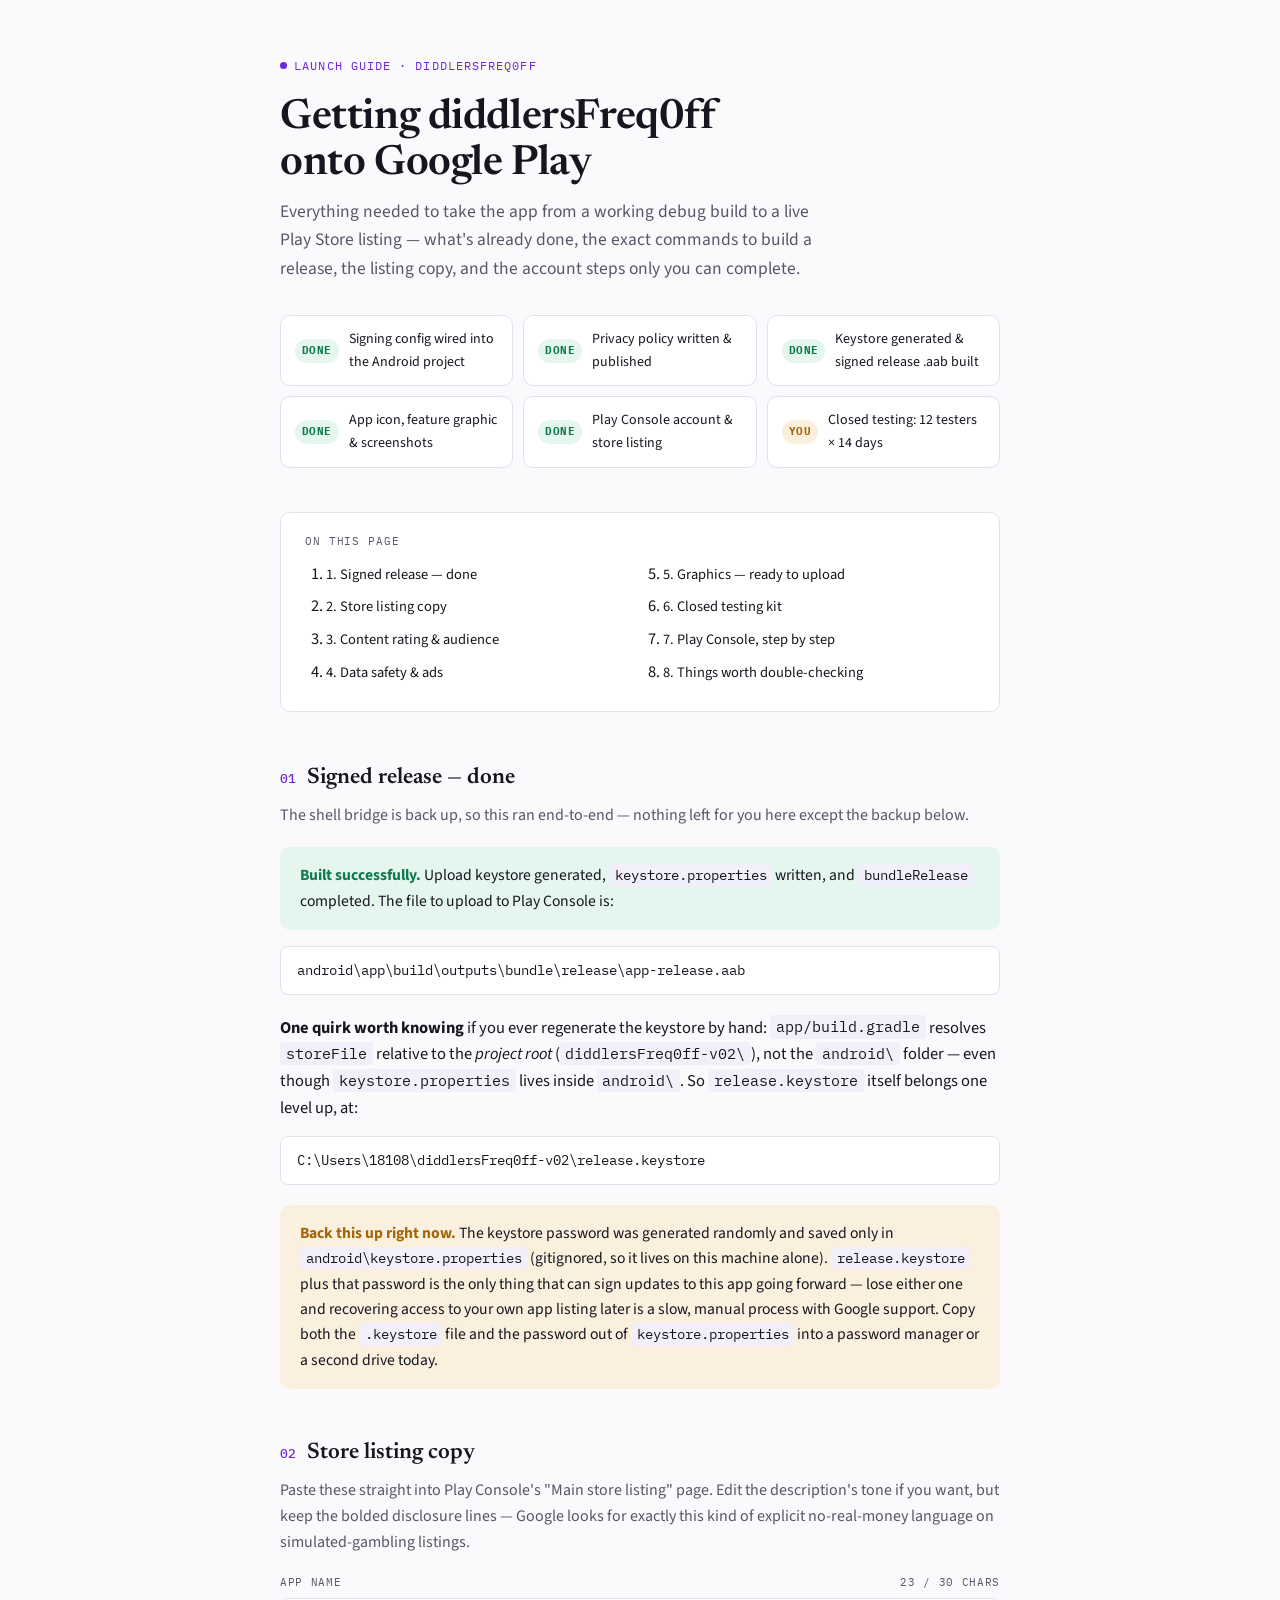
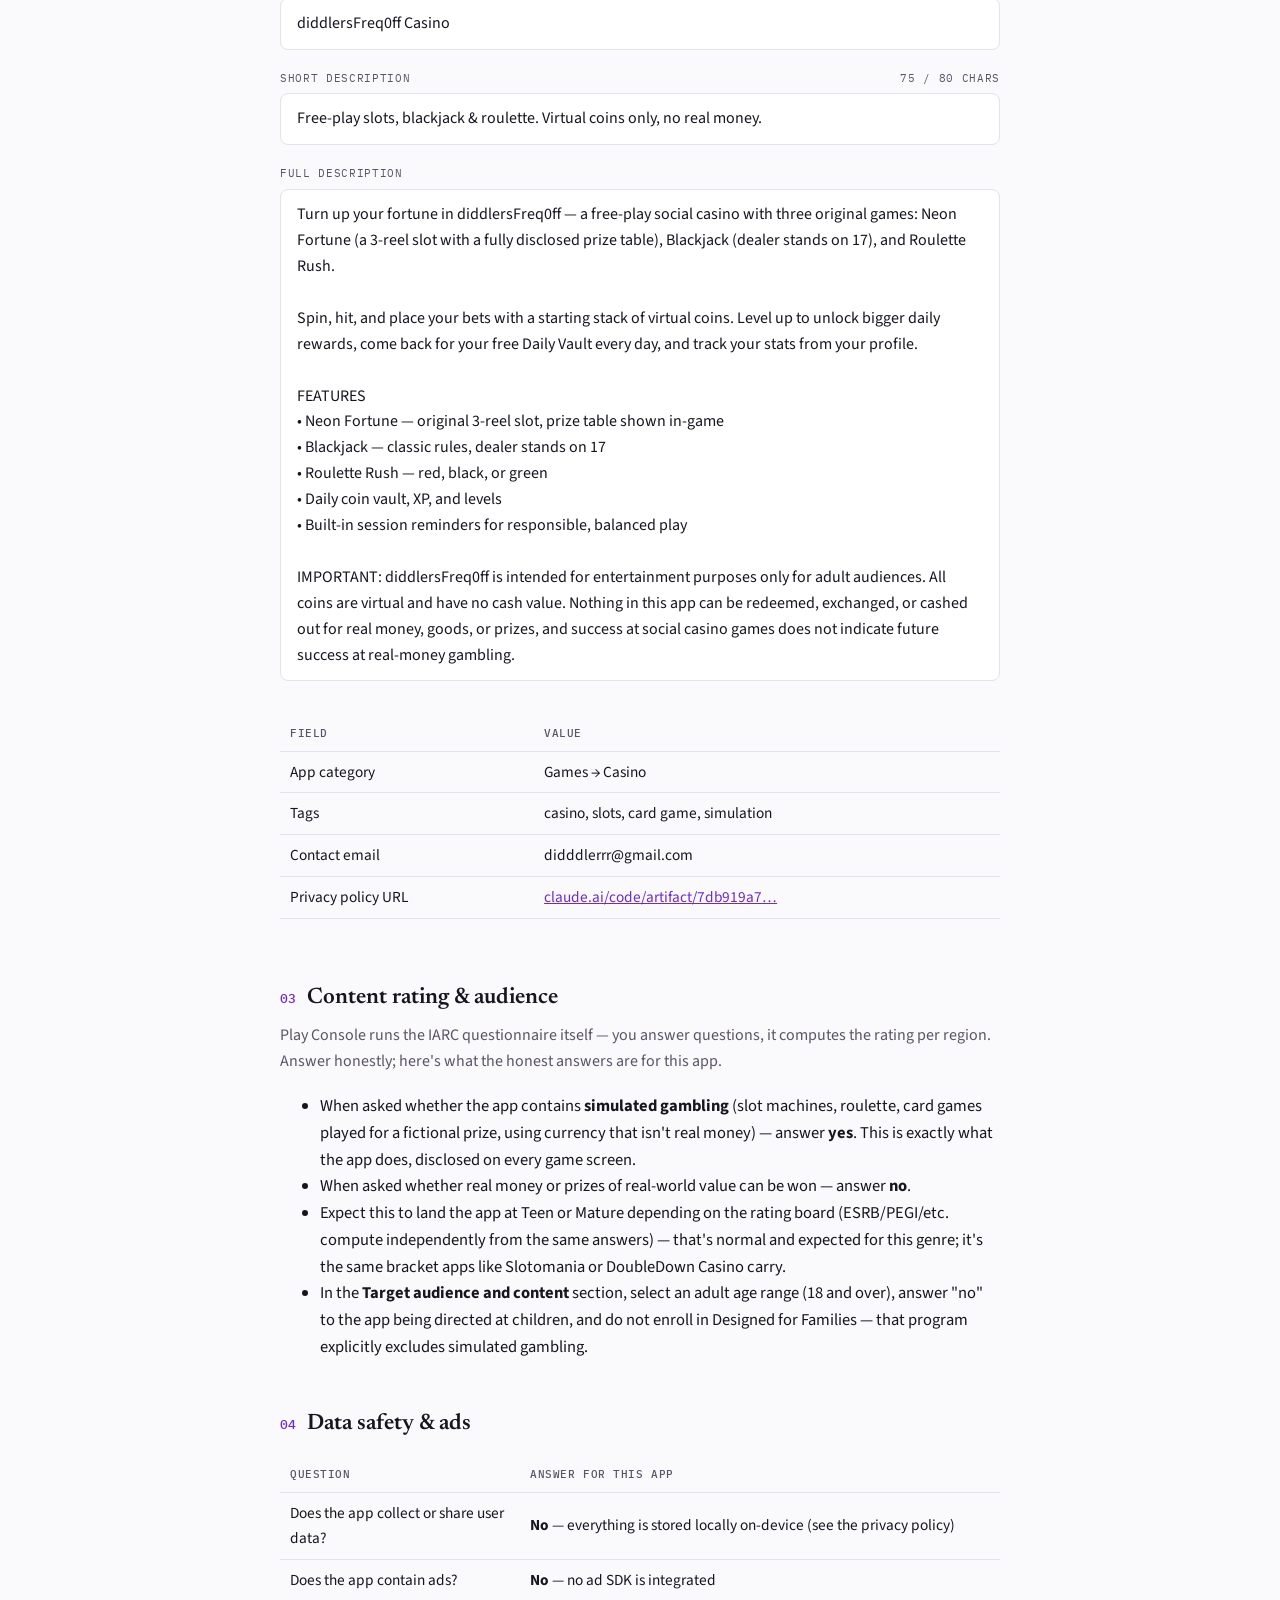
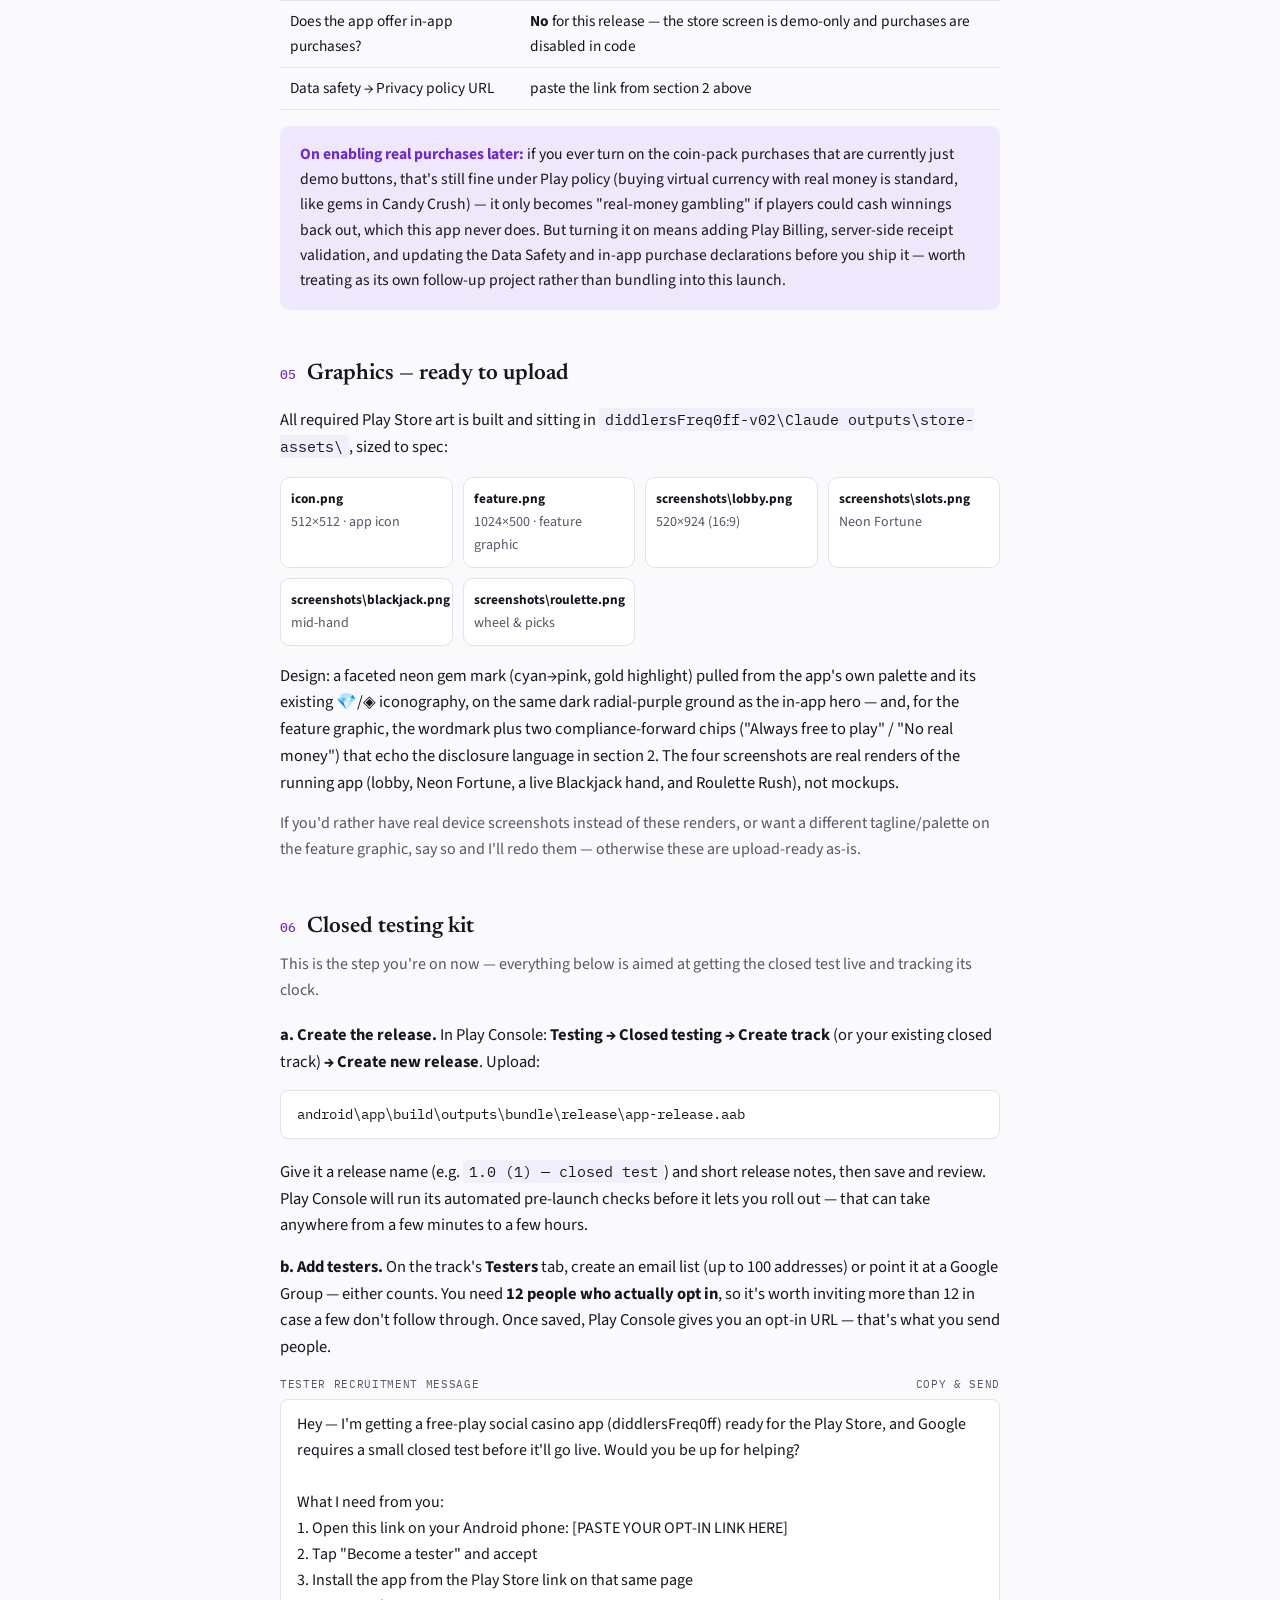
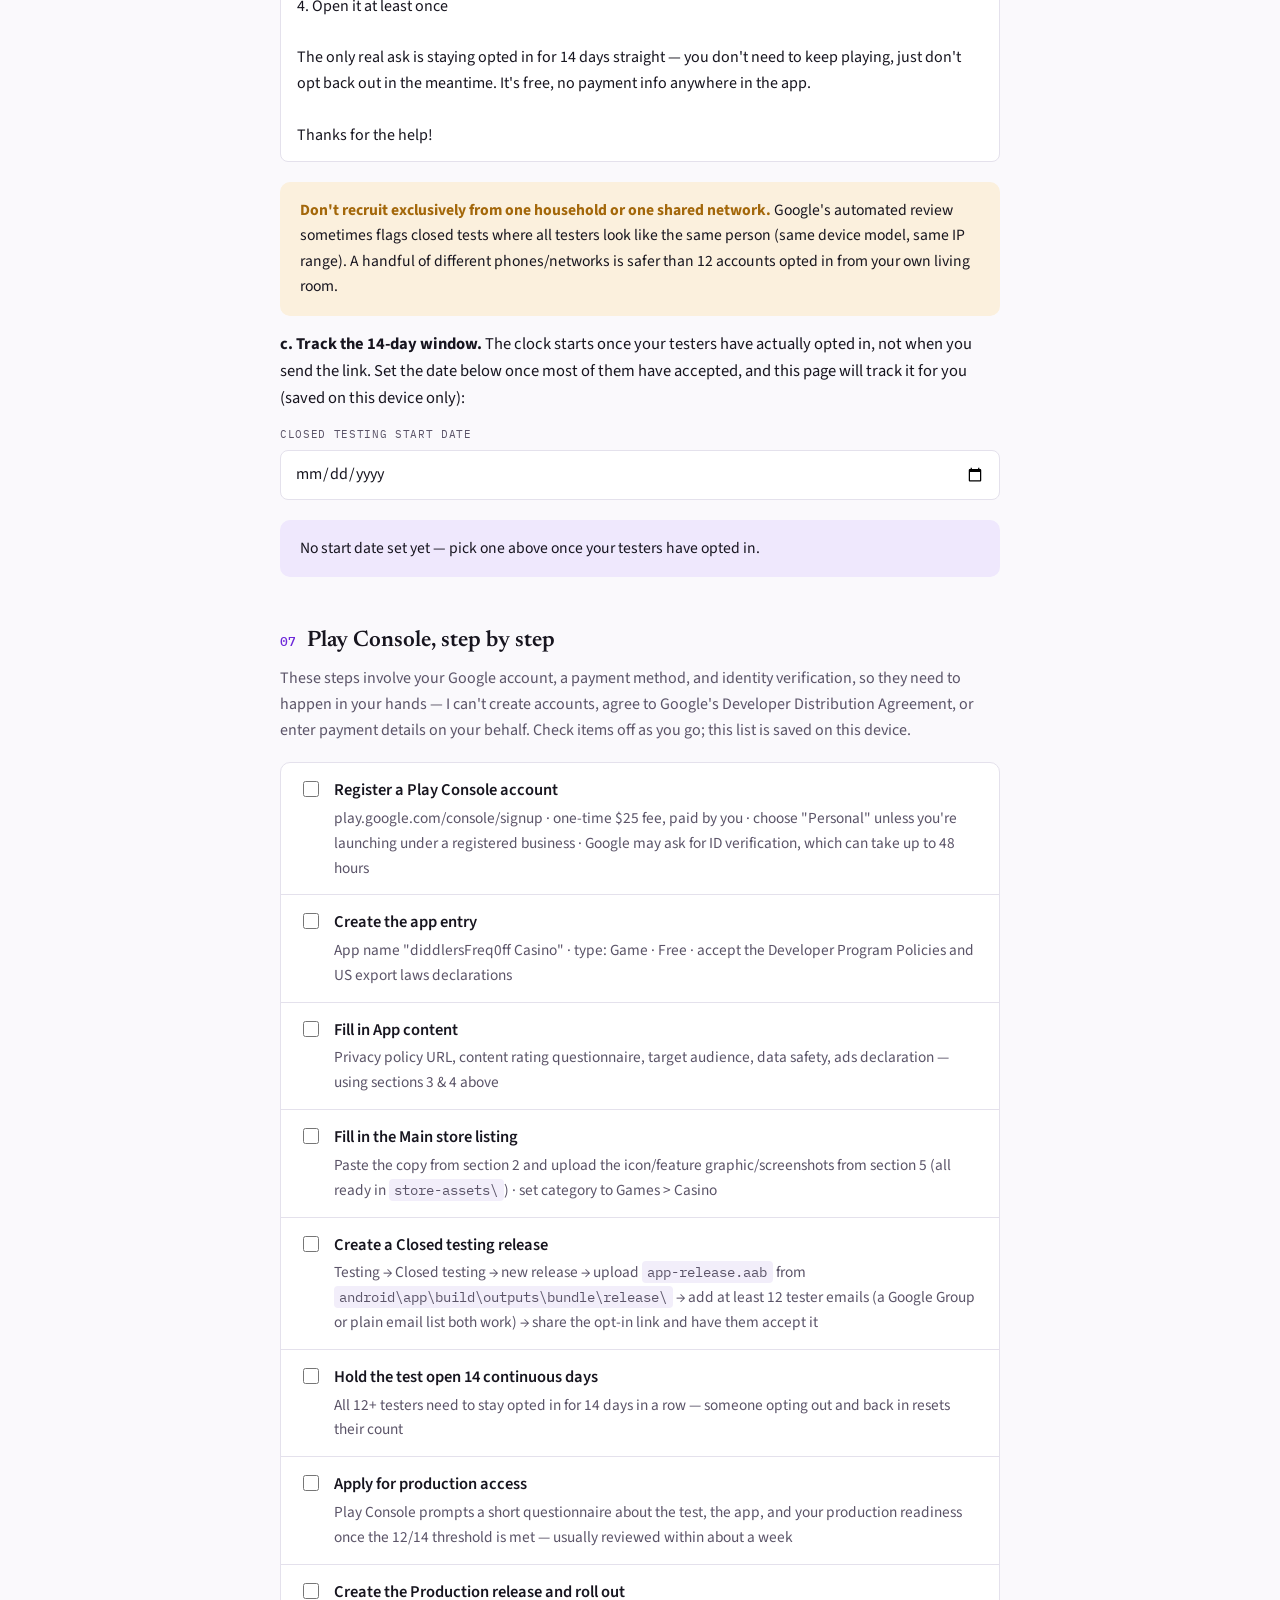
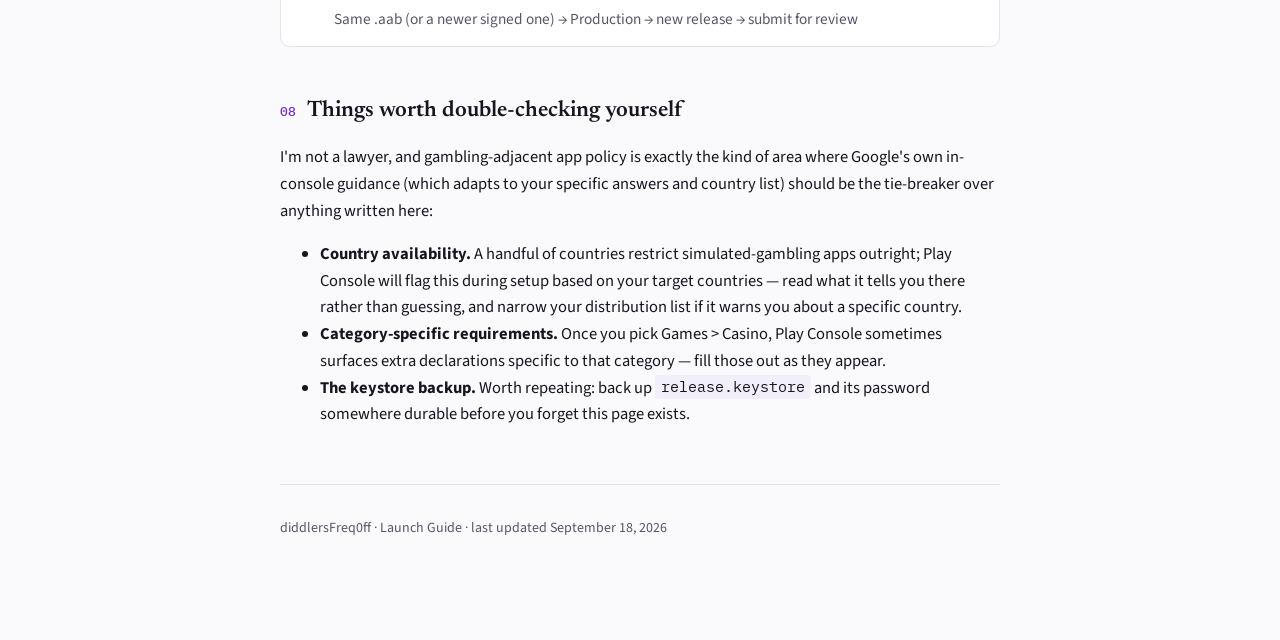
==== diddlersfreq0ff-launch-guide/index.html @ e9d58db0 "Publish Claude artifacts Co-Authored-By: Claude Sonnet 5 <noreply@anthropic.com>" ====
<!doctype html><html><head><meta charset=utf8><meta name=viewport content="width=device-width,initial-scale=1,viewport-fit=cover"><style>:root{color-scheme:light;box-sizing:border-box;padding-top:env(safe-area-inset-top,0px);padding-bottom:env(safe-area-inset-bottom,0px)}html{scroll-padding-top:env(safe-area-inset-top,0px)}body{margin:0;padding:0;font:14px -apple-system,BlinkMacSystemFont,sans-serif;background:#faf9f5;color:#141413}img{max-width:100%}[hidden]:not([hidden=until-found i]){display:none!important}</style></head><body>
<title>diddlersFreq0ff Launch Guide</title>
<style>
@import url('https://fonts.googleapis.com/css2?family=Newsreader:opsz,wght@6..72,400;6..72,500;6..72,600&family=Source+Sans+3:wght@400;500;600&family=IBM+Plex+Mono:wght@500&display=swap');

:root{
  --bg:#faf9fc;
  --surface:#ffffff;
  --text:#17151f;
  --text-muted:#5b5468;
  --accent:#6d28d9;
  --accent-soft:#efe8fd;
  --border:#e4e1ec;
  --code-bg:#f2eefa;
  --good:#0f7a4f;
  --good-soft:#e5f6ee;
  --pending:#a3670a;
  --pending-soft:#fbf0dd;
}
@media (prefers-color-scheme: dark){
  :root:not([data-theme="light"]){
    --bg:#0d0b14; --surface:#15121f; --text:#ece9f4; --text-muted:#a79fbd;
    --accent:#b892ff; --accent-soft:#241c3a; --border:#282239; --code-bg:#1b1729;
    --good:#57d99b; --good-soft:#122a20; --pending:#e8b558; --pending-soft:#2c2210;
  }
}
:root[data-theme="dark"]{
  --bg:#0d0b14; --surface:#15121f; --text:#ece9f4; --text-muted:#a79fbd;
  --accent:#b892ff; --accent-soft:#241c3a; --border:#282239; --code-bg:#1b1729;
  --good:#57d99b; --good-soft:#122a20; --pending:#e8b558; --pending-soft:#2c2210;
}

*{box-sizing:border-box}
body{margin:0;background:var(--bg);color:var(--text);font-family:'Source Sans 3',ui-sans-serif,system-ui,sans-serif;font-size:16.5px;line-height:1.62}
.wrap{max-width:760px;margin:0 auto;padding:56px 20px 100px}
.eyebrow{font-family:'IBM Plex Mono',ui-monospace,monospace;font-size:12px;letter-spacing:.09em;text-transform:uppercase;color:var(--accent);display:flex;align-items:center;gap:.6em}
.eyebrow .dot{width:7px;height:7px;border-radius:50%;background:var(--accent);display:inline-block}
h1{font-family:'Newsreader',Georgia,serif;font-weight:600;font-size:clamp(2rem,5vw,2.6rem);line-height:1.1;margin:.5em 0 .25em;text-wrap:balance;letter-spacing:-.01em}
.lede{font-size:1.06em;color:var(--text-muted);margin:0 0 32px;max-width:60ch}

.status{display:grid;grid-template-columns:repeat(auto-fit,minmax(200px,1fr));gap:10px;margin:0 0 44px}
.status .pill{border:1px solid var(--border);background:var(--surface);border-radius:10px;padding:12px 14px;display:flex;align-items:center;gap:10px;font-size:14px}
.status .pill b{font-family:'IBM Plex Mono',ui-monospace,monospace;font-size:11px;letter-spacing:.04em;padding:3px 7px;border-radius:20px;flex-shrink:0}
.status .pill.done b{background:var(--good-soft);color:var(--good)}
.status .pill.pending b{background:var(--pending-soft);color:var(--pending)}

nav.toc{background:var(--surface);border:1px solid var(--border);border-radius:10px;padding:20px 24px;margin:0 0 48px}
nav.toc .cap{font-family:'IBM Plex Mono',ui-monospace,monospace;font-size:11px;letter-spacing:.08em;text-transform:uppercase;color:var(--text-muted);margin:0 0 10px}
nav.toc ol{margin:0;padding-left:1.3em;columns:2;column-gap:24px}
nav.toc li{margin:0 0 6px;break-inside:avoid}
nav.toc a{color:var(--text);text-decoration:none;font-size:14.5px}
nav.toc a:hover{color:var(--accent)}

section{margin:0 0 46px;scroll-margin-top:24px}
section h2{font-family:'Newsreader',Georgia,serif;font-weight:600;font-size:1.4rem;margin:0 0 .3em;display:flex;align-items:baseline;gap:.5em}
section h2 .num{font-family:'IBM Plex Mono',ui-monospace,monospace;font-size:.6em;color:var(--accent);font-weight:500}
section .sub{color:var(--text-muted);margin:0 0 18px;font-size:.97em}
section p{margin:.9em 0}

.field{margin:0 0 20px}
.field .label{font-family:'IBM Plex Mono',ui-monospace,monospace;font-size:11px;letter-spacing:.06em;text-transform:uppercase;color:var(--text-muted);margin:0 0 6px;display:flex;justify-content:space-between}
.field .box{background:var(--surface);border:1px solid var(--border);border-radius:8px;padding:12px 16px;white-space:pre-wrap;font-size:.97em}
.field .box.mono{font-family:'IBM Plex Mono',ui-monospace,monospace;font-size:.85em}

pre{background:var(--code-bg);border:1px solid var(--border);border-radius:8px;padding:16px 18px;overflow-x:auto;font-family:'IBM Plex Mono',ui-monospace,monospace;font-size:.85em;line-height:1.55;margin:.9em 0}
code{font-family:'IBM Plex Mono',ui-monospace,monospace;font-size:.88em;background:var(--code-bg);padding:.15em .4em;border-radius:4px}
pre code{background:none;padding:0}

.checklist{list-style:none;margin:0;padding:0;border:1px solid var(--border);border-radius:10px;overflow:hidden;background:var(--surface)}
.checklist li{border-top:1px solid var(--border)}
.checklist li:first-child{border-top:none}
.checklist label{display:flex;gap:12px;align-items:flex-start;padding:14px 18px;cursor:pointer}
.checklist input{margin-top:4px;width:16px;height:16px;accent-color:var(--accent);flex-shrink:0}
.checklist .t{font-weight:600}
.checklist .d{color:var(--text-muted);font-size:.93em;margin-top:2px}
.checklist input:checked ~ div .t{text-decoration:line-through;text-decoration-color:var(--text-muted);color:var(--text-muted)}

.callout{background:var(--accent-soft);border-radius:10px;padding:16px 20px;font-size:.95em;margin:1em 0}
.callout strong{color:var(--accent)}
.warn{background:var(--pending-soft);border-radius:10px;padding:16px 20px;font-size:.95em;margin:1em 0}
.warn strong{color:var(--pending)}
.done-note{background:var(--good-soft);border-radius:10px;padding:16px 20px;font-size:.95em;margin:1em 0}
.done-note strong{color:var(--good)}

table{width:100%;border-collapse:collapse;margin:1em 0;font-size:.93em}
th,td{text-align:left;padding:8px 10px;border-bottom:1px solid var(--border)}
th{font-family:'IBM Plex Mono',ui-monospace,monospace;font-size:11px;letter-spacing:.05em;text-transform:uppercase;color:var(--text-muted);font-weight:500}
.tablewrap{overflow-x:auto}

.assetgrid{display:grid;grid-template-columns:repeat(auto-fit,minmax(140px,1fr));gap:10px;margin:1em 0}
.assetgrid .a{border:1px solid var(--border);background:var(--surface);border-radius:10px;padding:10px;font-size:.85em}
.assetgrid .a b{display:block;font-size:.95em;margin-bottom:2px}
.assetgrid .a span{color:var(--text-muted)}

hr.rule{border:none;border-top:1px solid var(--border);margin:56px 0 32px}
footer{color:var(--text-muted);font-size:14px}
footer a{color:var(--text-muted)}
a{color:var(--accent)}
@media (max-width:520px){ nav.toc ol{columns:1} }
</style>

<div class="wrap">
  <div class="eyebrow"><span class="dot"></span>Launch Guide &middot; diddlersFreq0ff</div>
  <h1>Getting diddlersFreq0ff onto Google Play</h1>
  <p class="lede">Everything needed to take the app from a working debug build to a live Play Store listing &mdash; what's already done, the exact commands to build a release, the listing copy, and the account steps only you can complete.</p>

  <div class="status" id="status">
    <div class="pill done"><b>DONE</b> Signing config wired into the Android project</div>
    <div class="pill done"><b>DONE</b> Privacy policy written &amp; published</div>
    <div class="pill done"><b>DONE</b> Keystore generated &amp; signed release .aab built</div>
    <div class="pill done"><b>DONE</b> App icon, feature graphic &amp; screenshots</div>
    <div class="pill done"><b>DONE</b> Play Console account &amp; store listing</div>
    <div class="pill pending"><b>YOU</b> Closed testing: 12 testers &times; 14 days</div>
  </div>

  <nav class="toc">
    <p class="cap">On this page</p>
    <ol>
      <li><a href="#build">1. Signed release &mdash; done</a></li>
      <li><a href="#listing">2. Store listing copy</a></li>
      <li><a href="#rating">3. Content rating &amp; audience</a></li>
      <li><a href="#datasafety">4. Data safety &amp; ads</a></li>
      <li><a href="#assets">5. Graphics &mdash; ready to upload</a></li>
      <li><a href="#testkit">6. Closed testing kit</a></li>
      <li><a href="#console">7. Play Console, step by step</a></li>
      <li><a href="#watch">8. Things worth double‑checking</a></li>
    </ol>
  </nav>

  <section id="build">
    <h2><span class="num">01</span>Signed release &mdash; done</h2>
    <p class="sub">The shell bridge is back up, so this ran end-to-end &mdash; nothing left for you here except the backup below.</p>

    <div class="done-note"><strong>Built successfully.</strong> Upload keystore generated, <code>keystore.properties</code> written, and <code>bundleRelease</code> completed. The file to upload to Play Console is:</div>
    <div class="field"><div class="box mono">android\app\build\outputs\bundle\release\app-release.aab</div></div>

    <p><strong>One quirk worth knowing</strong> if you ever regenerate the keystore by hand: <code>app/build.gradle</code> resolves <code>storeFile</code> relative to the <em>project root</em> (<code>diddlersFreq0ff-v02\</code>), not the <code>android\</code> folder &mdash; even though <code>keystore.properties</code> lives inside <code>android\</code>. So <code>release.keystore</code> itself belongs one level up, at:</p>
    <div class="field"><div class="box mono">C:\Users\18108\diddlersFreq0ff-v02\release.keystore</div></div>

    <div class="warn"><strong>Back this up right now.</strong> The keystore password was generated randomly and saved only in <code>android\keystore.properties</code> (gitignored, so it lives on this machine alone). <code>release.keystore</code> plus that password is the only thing that can sign updates to this app going forward &mdash; lose either one and recovering access to your own app listing later is a slow, manual process with Google support. Copy both the <code>.keystore</code> file and the password out of <code>keystore.properties</code> into a password manager or a second drive today.</div>
  </section>

  <section id="listing">
    <h2><span class="num">02</span>Store listing copy</h2>
    <p class="sub">Paste these straight into Play Console's "Main store listing" page. Edit the description's tone if you want, but keep the bolded disclosure lines &mdash; Google looks for exactly this kind of explicit no‑real‑money language on simulated‑gambling listings.</p>

    <div class="field">
      <div class="label">App name <span>23 / 30 chars</span></div>
      <div class="box">diddlersFreq0ff Casino</div>
    </div>

    <div class="field">
      <div class="label">Short description <span>75 / 80 chars</span></div>
      <div class="box">Free-play slots, blackjack &amp; roulette. Virtual coins only, no real money.</div>
    </div>

    <div class="field">
      <div class="label">Full description</div>
      <div class="box">Turn up your fortune in diddlersFreq0ff &mdash; a free-play social casino with three original games: Neon Fortune (a 3-reel slot with a fully disclosed prize table), Blackjack (dealer stands on 17), and Roulette Rush.

Spin, hit, and place your bets with a starting stack of virtual coins. Level up to unlock bigger daily rewards, come back for your free Daily Vault every day, and track your stats from your profile.

FEATURES
&bull; Neon Fortune &mdash; original 3-reel slot, prize table shown in-game
&bull; Blackjack &mdash; classic rules, dealer stands on 17
&bull; Roulette Rush &mdash; red, black, or green
&bull; Daily coin vault, XP, and levels
&bull; Built-in session reminders for responsible, balanced play

IMPORTANT: diddlersFreq0ff is intended for entertainment purposes only for adult audiences. All coins are virtual and have no cash value. Nothing in this app can be redeemed, exchanged, or cashed out for real money, goods, or prizes, and success at social casino games does not indicate future success at real-money gambling.</div>
    </div>

    <div class="tablewrap"><table>
      <tr><th>Field</th><th>Value</th></tr>
      <tr><td>App category</td><td>Games &rarr; Casino</td></tr>
      <tr><td>Tags</td><td>casino, slots, card game, simulation</td></tr>
      <tr><td>Contact email</td><td>didddlerrr@gmail.com</td></tr>
      <tr><td>Privacy policy URL</td><td><a href="https://claude.ai/code/artifact/7db919a7-dbf6-477e-b151-29164276486d" target="_blank" rel="noopener">claude.ai/code/artifact/7db919a7&hellip;</a></td></tr>
    </table></div>
  </section>

  <section id="rating">
    <h2><span class="num">03</span>Content rating &amp; audience</h2>
    <p class="sub">Play Console runs the IARC questionnaire itself &mdash; you answer questions, it computes the rating per region. Answer honestly; here's what the honest answers are for this app.</p>
    <ul>
      <li>When asked whether the app contains <strong>simulated gambling</strong> (slot machines, roulette, card games played for a fictional prize, using currency that isn't real money) &mdash; answer <strong>yes</strong>. This is exactly what the app does, disclosed on every game screen.</li>
      <li>When asked whether real money or prizes of real-world value can be won &mdash; answer <strong>no</strong>.</li>
      <li>Expect this to land the app at Teen or Mature depending on the rating board (ESRB/PEGI/etc. compute independently from the same answers) &mdash; that's normal and expected for this genre; it's the same bracket apps like Slotomania or DoubleDown Casino carry.</li>
      <li>In the <strong>Target audience and content</strong> section, select an adult age range (18 and over), answer "no" to the app being directed at children, and do not enroll in Designed for Families &mdash; that program explicitly excludes simulated gambling.</li>
    </ul>
  </section>

  <section id="datasafety">
    <h2><span class="num">04</span>Data safety &amp; ads</h2>
    <table>
      <tr><th>Question</th><th>Answer for this app</th></tr>
      <tr><td>Does the app collect or share user data?</td><td><strong>No</strong> &mdash; everything is stored locally on-device (see the privacy policy)</td></tr>
      <tr><td>Does the app contain ads?</td><td><strong>No</strong> &mdash; no ad SDK is integrated</td></tr>
      <tr><td>Does the app offer in-app purchases?</td><td><strong>No</strong> for this release &mdash; the store screen is demo-only and purchases are disabled in code</td></tr>
      <tr><td>Data safety &rarr; Privacy policy URL</td><td>paste the link from section 2 above</td></tr>
    </table>
    <div class="callout"><strong>On enabling real purchases later:</strong> if you ever turn on the coin-pack purchases that are currently just demo buttons, that's still fine under Play policy (buying virtual currency with real money is standard, like gems in Candy Crush) &mdash; it only becomes "real-money gambling" if players could cash winnings back out, which this app never does. But turning it on means adding Play Billing, server-side receipt validation, and updating the Data Safety and in-app purchase declarations before you ship it &mdash; worth treating as its own follow-up project rather than bundling into this launch.</div>
  </section>

  <section id="assets">
    <h2><span class="num">05</span>Graphics &mdash; ready to upload</h2>
    <p>All required Play Store art is built and sitting in <code>diddlersFreq0ff-v02\Claude outputs\store-assets\</code>, sized to spec:</p>
    <div class="assetgrid">
      <div class="a"><b>icon.png</b><span>512&times;512 &middot; app icon</span></div>
      <div class="a"><b>feature.png</b><span>1024&times;500 &middot; feature graphic</span></div>
      <div class="a"><b>screenshots\lobby.png</b><span>520&times;924 (16:9)</span></div>
      <div class="a"><b>screenshots\slots.png</b><span>Neon Fortune</span></div>
      <div class="a"><b>screenshots\blackjack.png</b><span>mid-hand</span></div>
      <div class="a"><b>screenshots\roulette.png</b><span>wheel &amp; picks</span></div>
    </div>
    <p>Design: a faceted neon gem mark (cyan&rarr;pink, gold highlight) pulled from the app's own palette and its existing 💎/◈ iconography, on the same dark radial-purple ground as the in-app hero &mdash; and, for the feature graphic, the wordmark plus two compliance-forward chips ("Always free to play" / "No real money") that echo the disclosure language in section 2. The four screenshots are real renders of the running app (lobby, Neon Fortune, a live Blackjack hand, and Roulette Rush), not mockups.</p>
    <p class="sub">If you'd rather have real device screenshots instead of these renders, or want a different tagline/palette on the feature graphic, say so and I'll redo them &mdash; otherwise these are upload-ready as-is.</p>
  </section>

  <section id="testkit">
    <h2><span class="num">06</span>Closed testing kit</h2>
    <p class="sub">This is the step you're on now &mdash; everything below is aimed at getting the closed test live and tracking its clock.</p>

    <p><strong>a. Create the release.</strong> In Play Console: <strong>Testing &rarr; Closed testing &rarr; Create track</strong> (or your existing closed track) <strong>&rarr; Create new release</strong>. Upload:</p>
    <div class="field"><div class="box mono">android\app\build\outputs\bundle\release\app-release.aab</div></div>
    <p>Give it a release name (e.g. <code>1.0 (1) &mdash; closed test</code>) and short release notes, then save and review. Play Console will run its automated pre-launch checks before it lets you roll out &mdash; that can take anywhere from a few minutes to a few hours.</p>

    <p><strong>b. Add testers.</strong> On the track's <strong>Testers</strong> tab, create an email list (up to 100 addresses) or point it at a Google Group &mdash; either counts. You need <strong>12 people who actually opt in</strong>, so it's worth inviting more than 12 in case a few don't follow through. Once saved, Play Console gives you an opt-in URL &mdash; that's what you send people.</p>

    <div class="field">
      <div class="label">Tester recruitment message <span>copy &amp; send</span></div>
      <div class="box">Hey — I'm getting a free-play social casino app (diddlersFreq0ff) ready for the Play Store, and Google requires a small closed test before it'll go live. Would you be up for helping?

What I need from you:
1. Open this link on your Android phone: [PASTE YOUR OPT-IN LINK HERE]
2. Tap "Become a tester" and accept
3. Install the app from the Play Store link on that same page
4. Open it at least once

The only real ask is staying opted in for 14 days straight — you don't need to keep playing, just don't opt back out in the meantime. It's free, no payment info anywhere in the app.

Thanks for the help!</div>
    </div>

    <div class="warn"><strong>Don't recruit exclusively from one household or one shared network.</strong> Google's automated review sometimes flags closed tests where all testers look like the same person (same device model, same IP range). A handful of different phones/networks is safer than 12 accounts opted in from your own living room.</div>

    <p><strong>c. Track the 14-day window.</strong> The clock starts once your testers have actually opted in, not when you send the link. Set the date below once most of them have accepted, and this page will track it for you (saved on this device only):</p>

    <div class="field">
      <div class="label">Closed testing start date</div>
      <input type="date" id="testStart" style="width:100%;border:1px solid var(--border);border-radius:8px;padding:10px 14px;background:var(--surface);color:var(--text);font:inherit;font-size:.97em">
    </div>
    <div class="done-note" id="testProgress" style="display:none"></div>
    <div class="callout" id="testEmpty">No start date set yet &mdash; pick one above once your testers have opted in.</div>
  </section>

  <section id="console">
    <h2><span class="num">07</span>Play Console, step by step</h2>
    <p class="sub">These steps involve your Google account, a payment method, and identity verification, so they need to happen in your hands &mdash; I can't create accounts, agree to Google's Developer Distribution Agreement, or enter payment details on your behalf. Check items off as you go; this list is saved on this device.</p>
    <ul class="checklist" id="checklist">
      <li><label><input type="checkbox" data-id="c1"><div><div class="t">Register a Play Console account</div><div class="d">play.google.com/console/signup &middot; one-time $25 fee, paid by you &middot; choose "Personal" unless you're launching under a registered business &middot; Google may ask for ID verification, which can take up to 48 hours</div></div></label></li>
      <li><label><input type="checkbox" data-id="c2"><div><div class="t">Create the app entry</div><div class="d">App name "diddlersFreq0ff Casino" &middot; type: Game &middot; Free &middot; accept the Developer Program Policies and US export laws declarations</div></div></label></li>
      <li><label><input type="checkbox" data-id="c3"><div><div class="t">Fill in App content</div><div class="d">Privacy policy URL, content rating questionnaire, target audience, data safety, ads declaration &mdash; using sections 3 &amp; 4 above</div></div></label></li>
      <li><label><input type="checkbox" data-id="c4"><div><div class="t">Fill in the Main store listing</div><div class="d">Paste the copy from section 2 and upload the icon/feature graphic/screenshots from section 5 (all ready in <code>store-assets\</code>) &middot; set category to Games &gt; Casino</div></div></label></li>
      <li><label><input type="checkbox" data-id="c5"><div><div class="t">Create a Closed testing release</div><div class="d">Testing &rarr; Closed testing &rarr; new release &rarr; upload <code>app-release.aab</code> from <code>android\app\build\outputs\bundle\release\</code> &rarr; add at least 12 tester emails (a Google Group or plain email list both work) &rarr; share the opt-in link and have them accept it</div></div></label></li>
      <li><label><input type="checkbox" data-id="c6"><div><div class="t">Hold the test open 14 continuous days</div><div class="d">All 12+ testers need to stay opted in for 14 days in a row &mdash; someone opting out and back in resets their count</div></div></label></li>
      <li><label><input type="checkbox" data-id="c7"><div><div class="t">Apply for production access</div><div class="d">Play Console prompts a short questionnaire about the test, the app, and your production readiness once the 12/14 threshold is met &mdash; usually reviewed within about a week</div></div></label></li>
      <li><label><input type="checkbox" data-id="c8"><div><div class="t">Create the Production release and roll out</div><div class="d">Same .aab (or a newer signed one) &rarr; Production &rarr; new release &rarr; submit for review</div></div></label></li>
    </ul>
  </section>

  <section id="watch">
    <h2><span class="num">08</span>Things worth double-checking yourself</h2>
    <p>I'm not a lawyer, and gambling-adjacent app policy is exactly the kind of area where Google's own in-console guidance (which adapts to your specific answers and country list) should be the tie-breaker over anything written here:</p>
    <ul>
      <li><strong>Country availability.</strong> A handful of countries restrict simulated-gambling apps outright; Play Console will flag this during setup based on your target countries &mdash; read what it tells you there rather than guessing, and narrow your distribution list if it warns you about a specific country.</li>
      <li><strong>Category-specific requirements.</strong> Once you pick Games &gt; Casino, Play Console sometimes surfaces extra declarations specific to that category &mdash; fill those out as they appear.</li>
      <li><strong>The keystore backup.</strong> Worth repeating: back up <code>release.keystore</code> and its password somewhere durable before you forget this page exists.</li>
    </ul>
  </section>

  <hr class="rule">
  <footer>diddlersFreq0ff &middot; Launch Guide &middot; last updated September 18, 2026</footer>
</div>

<script>
(function(){
  var KEY = 'freq0ff-launch-checklist-v1';
  var state = {};
  try { state = JSON.parse(localStorage.getItem(KEY) || '{}'); } catch(e) { state = {}; }
  document.querySelectorAll('#checklist input[type=checkbox]').forEach(function(cb){
    var id = cb.dataset.id;
    if (state[id]) cb.checked = true;
    cb.addEventListener('change', function(){
      state[id] = cb.checked;
      try { localStorage.setItem(KEY, JSON.stringify(state)); } catch(e) {}
    });
  });

  var TKEY = 'freq0ff-test-start';
  var startInput = document.getElementById('testStart');
  var progressEl = document.getElementById('testProgress');
  var emptyEl = document.getElementById('testEmpty');
  function fmt(d){ return d.toLocaleDateString(undefined, { month: 'long', day: 'numeric', year: 'numeric' }); }
  function renderProgress(){
    var val = startInput.value;
    if (!val) { progressEl.style.display = 'none'; emptyEl.style.display = ''; return; }
    var start = new Date(val + 'T00:00:00');
    var today = new Date(); today.setHours(0,0,0,0);
    var daysElapsed = Math.floor((today - start) / 86400000) + 1;
    var eligible = new Date(start.getTime() + 14 * 86400000);
    emptyEl.style.display = 'none';
    progressEl.style.display = '';
    if (daysElapsed < 1) {
      progressEl.innerHTML = '<strong>Start date is in the future.</strong> Countdown begins ' + fmt(start) + '.';
    } else if (daysElapsed >= 14) {
      progressEl.innerHTML = '<strong>14-day minimum reached</strong> on ' + fmt(eligible) + ' &mdash; go apply for production access (checklist item below).';
    } else {
      progressEl.innerHTML = '<strong>Day ' + daysElapsed + ' of 14</strong> &mdash; ' + (14 - daysElapsed) + ' day' + ((14 - daysElapsed) === 1 ? '' : 's') + ' to go. Eligible on ' + fmt(eligible) + ', as long as 12+ testers stay opted in the whole time.';
    }
  }
  if (startInput) {
    try { var saved = localStorage.getItem(TKEY); if (saved) startInput.value = saved; } catch(e) {}
    renderProgress();
    startInput.addEventListener('change', function(){
      try { localStorage.setItem(TKEY, startInput.value); } catch(e) {}
      renderProgress();
    });
  }
})();
</script>

</body></html>
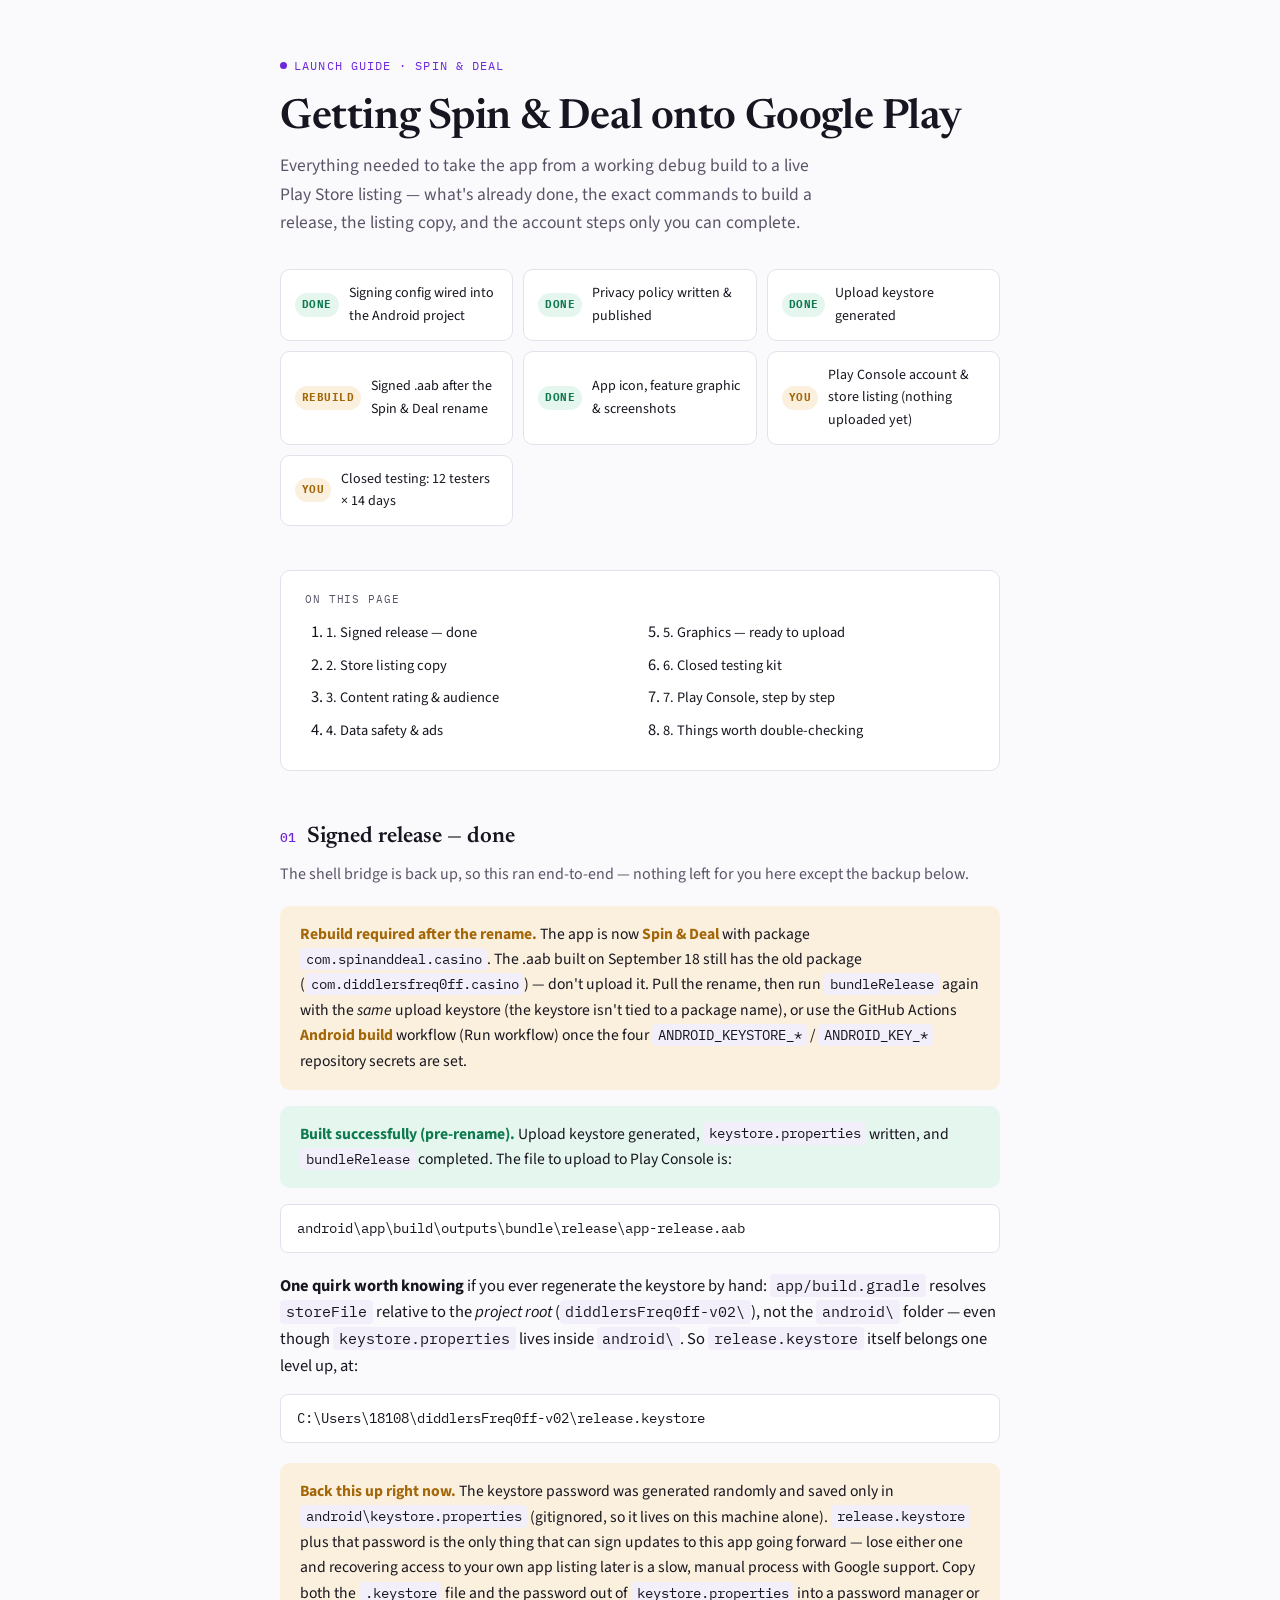
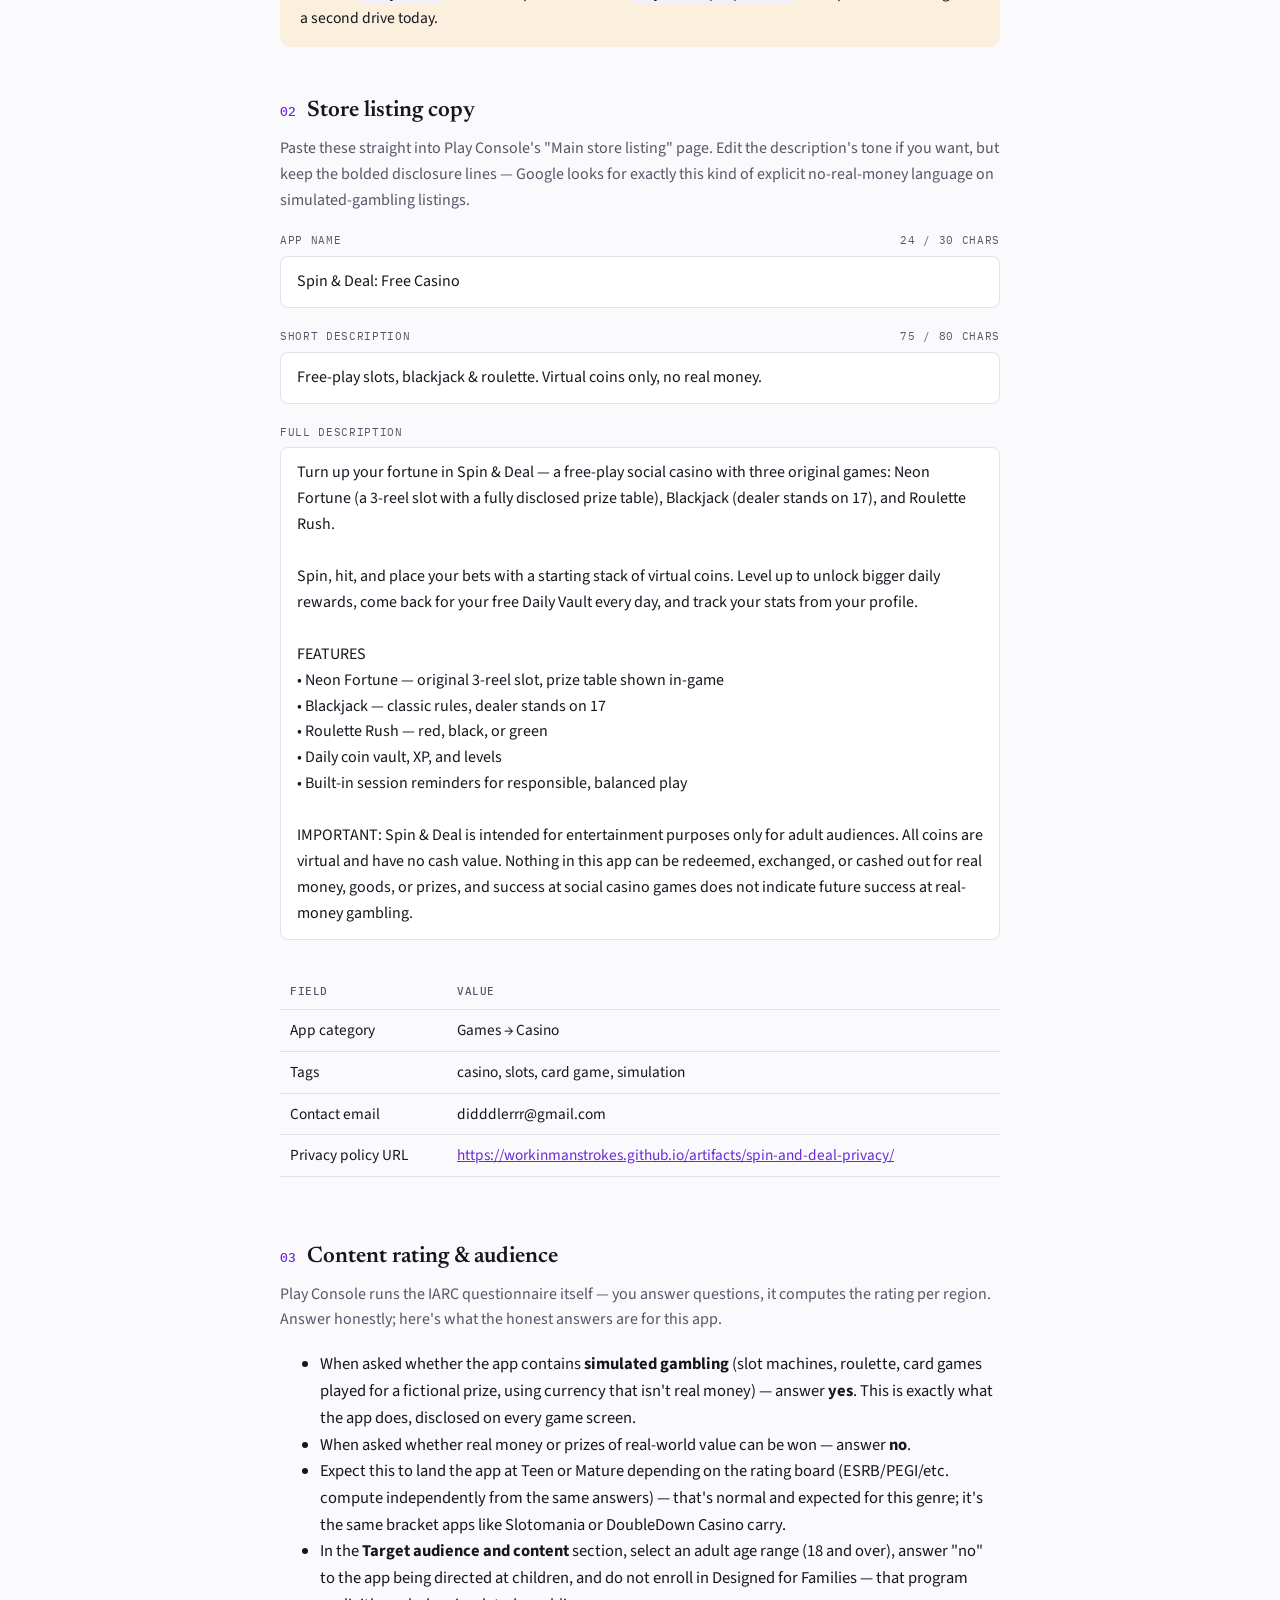
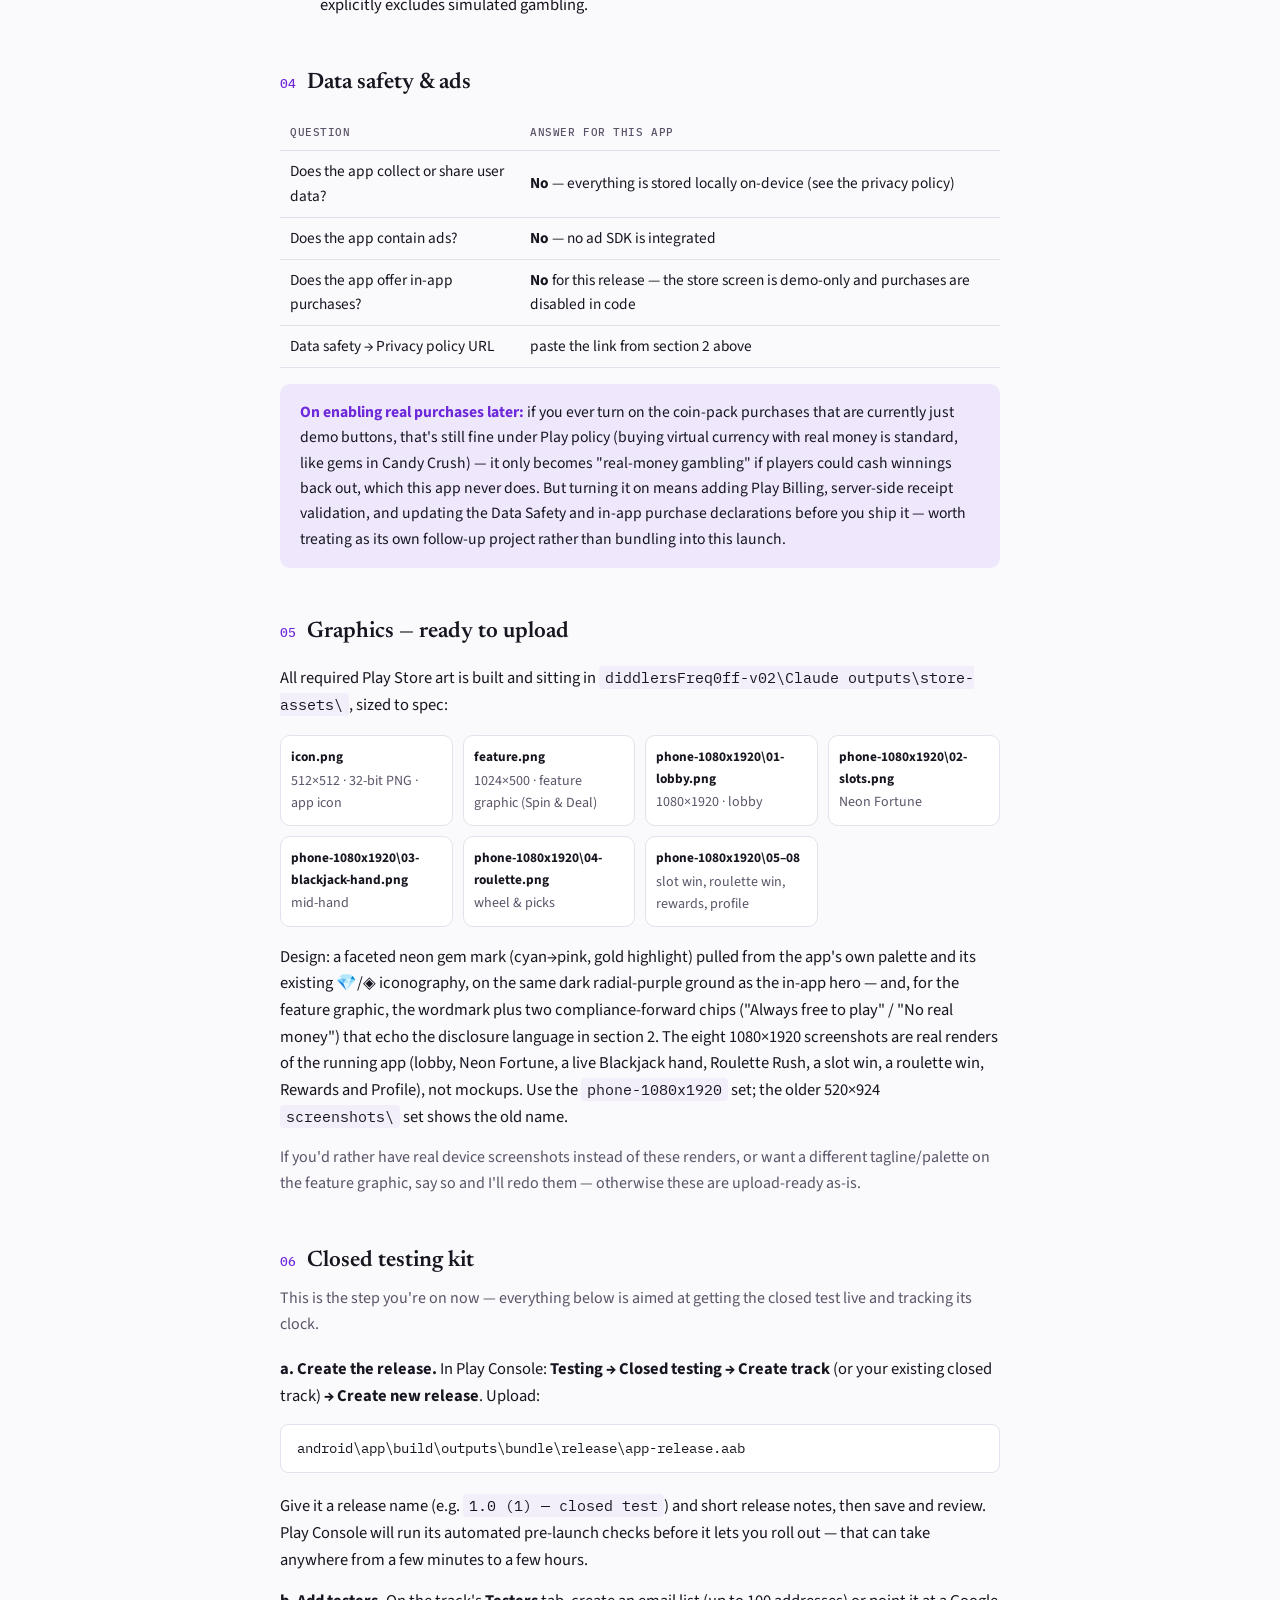
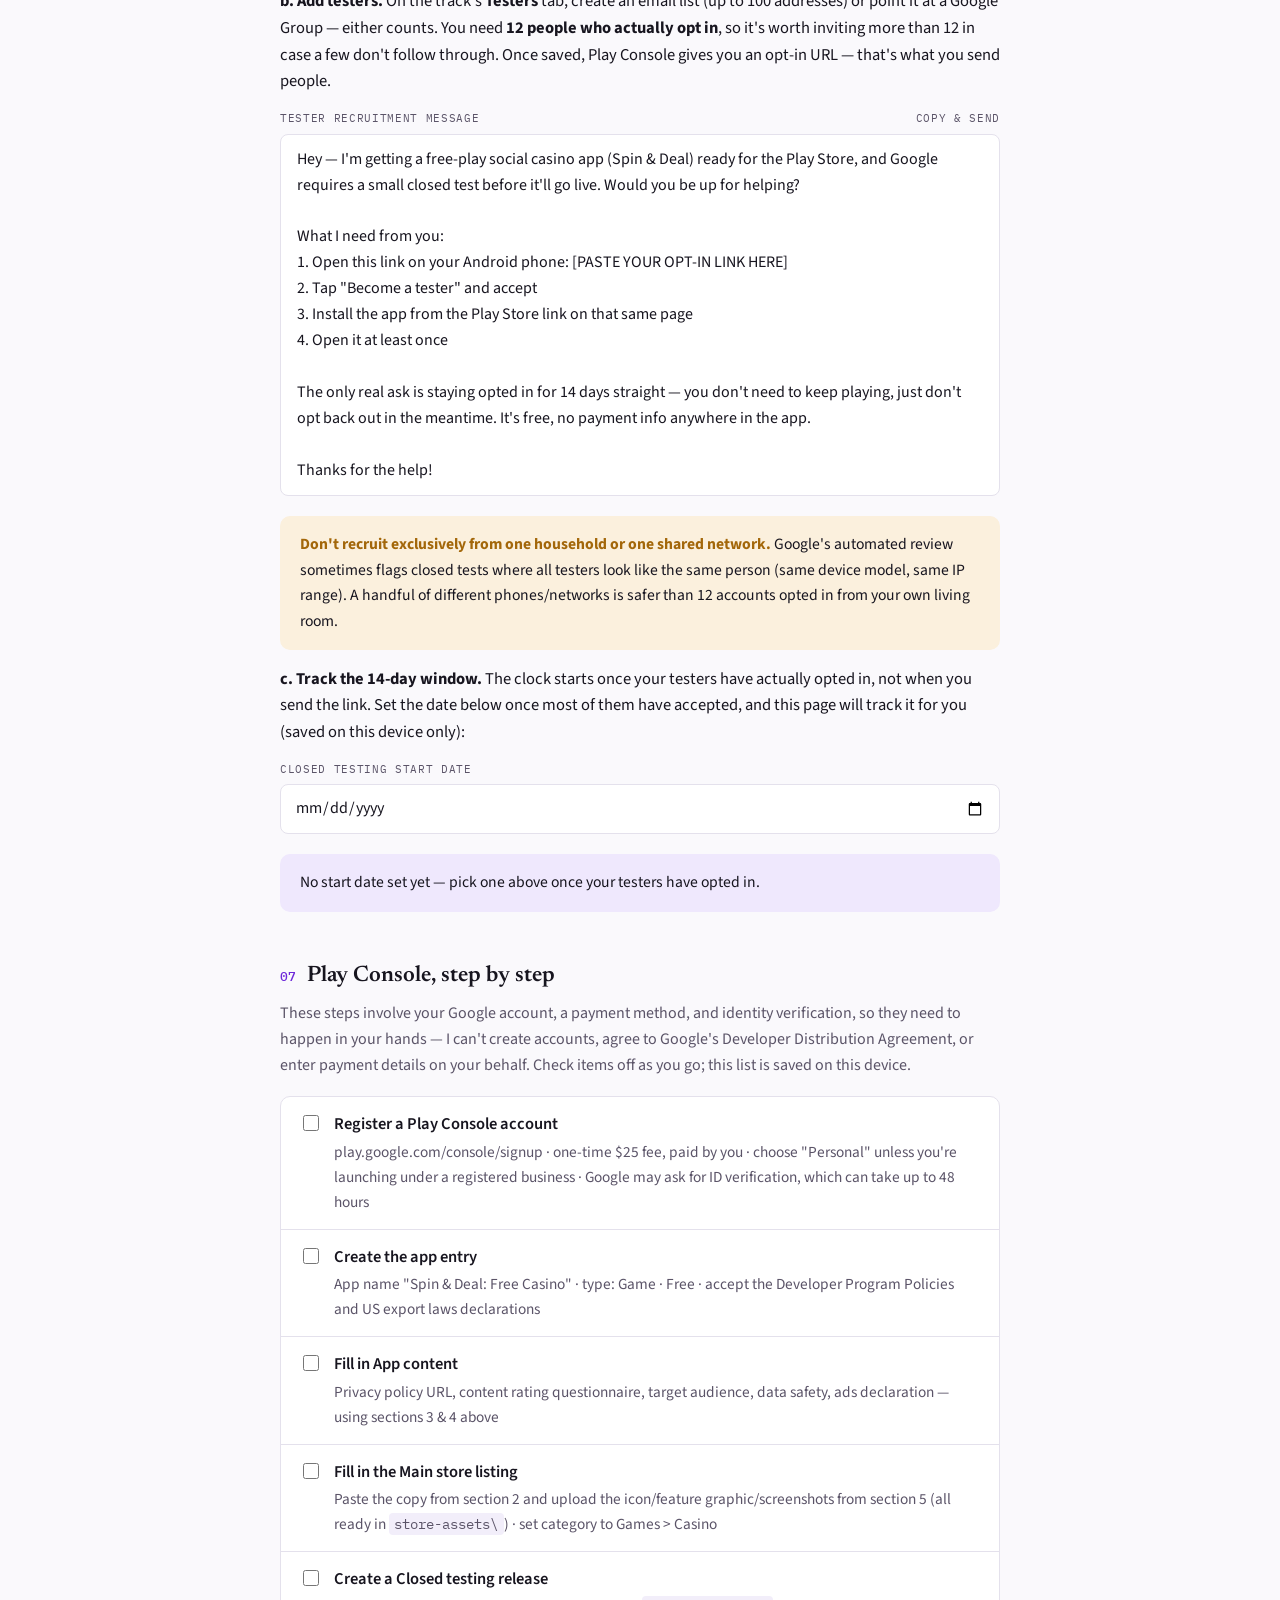
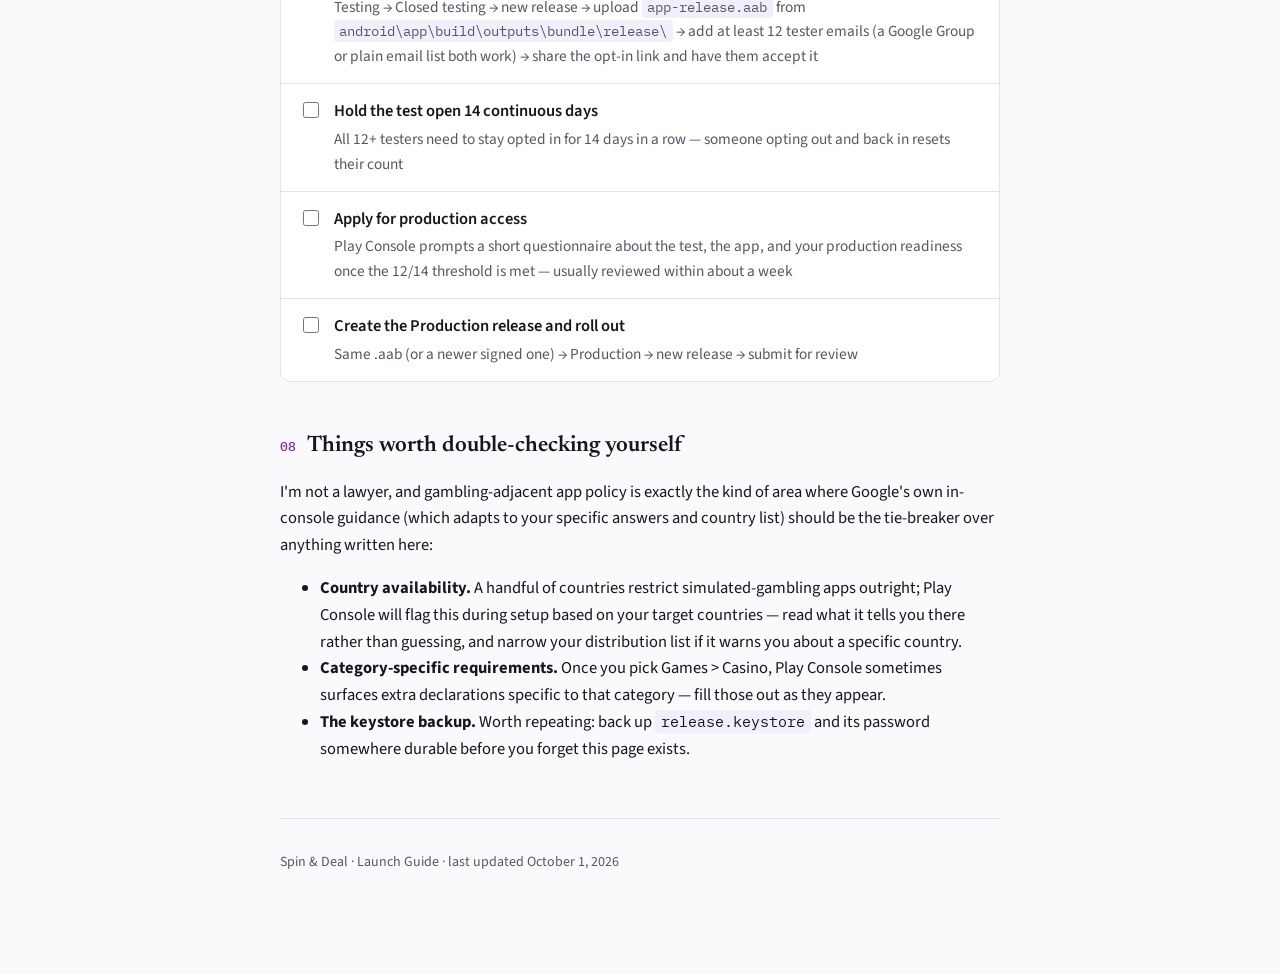
==== commit 11e10e3c: "Rename diddlersFreq0ff to Spin & Deal: new privacy policy page, launch guide, index - spin-and-deal-" ====
--- a/diddlersfreq0ff-launch-guide/index.html
+++ b/diddlersfreq0ff-launch-guide/index.html
@@ -1,5 +1,5 @@
 <!doctype html><html><head><meta charset=utf8><meta name=viewport content="width=device-width,initial-scale=1,viewport-fit=cover"><style>:root{color-scheme:light;box-sizing:border-box;padding-top:env(safe-area-inset-top,0px);padding-bottom:env(safe-area-inset-bottom,0px)}html{scroll-padding-top:env(safe-area-inset-top,0px)}body{margin:0;padding:0;font:14px -apple-system,BlinkMacSystemFont,sans-serif;background:#faf9f5;color:#141413}img{max-width:100%}[hidden]:not([hidden=until-found i]){display:none!important}</style></head><body>
-<title>diddlersFreq0ff Launch Guide</title>
+<title>Spin &amp; Deal Launch Guide</title>
 <style>
 @import url('https://fonts.googleapis.com/css2?family=Newsreader:opsz,wght@6..72,400;6..72,500;6..72,600&family=Source+Sans+3:wght@400;500;600&family=IBM+Plex+Mono:wght@500&display=swap');
 
@@ -100,16 +100,17 @@
 </style>
 
 <div class="wrap">
-  <div class="eyebrow"><span class="dot"></span>Launch Guide &middot; diddlersFreq0ff</div>
-  <h1>Getting diddlersFreq0ff onto Google Play</h1>
+  <div class="eyebrow"><span class="dot"></span>Launch Guide &middot; Spin &amp; Deal</div>
+  <h1>Getting Spin &amp; Deal onto Google Play</h1>
   <p class="lede">Everything needed to take the app from a working debug build to a live Play Store listing &mdash; what's already done, the exact commands to build a release, the listing copy, and the account steps only you can complete.</p>
 
   <div class="status" id="status">
     <div class="pill done"><b>DONE</b> Signing config wired into the Android project</div>
     <div class="pill done"><b>DONE</b> Privacy policy written &amp; published</div>
-    <div class="pill done"><b>DONE</b> Keystore generated &amp; signed release .aab built</div>
+    <div class="pill done"><b>DONE</b> Upload keystore generated</div>
+    <div class="pill pending"><b>REBUILD</b> Signed .aab after the Spin &amp; Deal rename</div>
     <div class="pill done"><b>DONE</b> App icon, feature graphic &amp; screenshots</div>
-    <div class="pill done"><b>DONE</b> Play Console account &amp; store listing</div>
+    <div class="pill pending"><b>YOU</b> Play Console account &amp; store listing (nothing uploaded yet)</div>
     <div class="pill pending"><b>YOU</b> Closed testing: 12 testers &times; 14 days</div>
   </div>
 
@@ -131,7 +132,9 @@
     <h2><span class="num">01</span>Signed release &mdash; done</h2>
     <p class="sub">The shell bridge is back up, so this ran end-to-end &mdash; nothing left for you here except the backup below.</p>
 
-    <div class="done-note"><strong>Built successfully.</strong> Upload keystore generated, <code>keystore.properties</code> written, and <code>bundleRelease</code> completed. The file to upload to Play Console is:</div>
+    <div class="warn"><strong>Rebuild required after the rename.</strong> The app is now <strong>Spin &amp; Deal</strong> with package <code>com.spinanddeal.casino</code>. The .aab built on September 18 still has the old package (<code>com.diddlersfreq0ff.casino</code>) &mdash; don't upload it. Pull the rename, then run <code>bundleRelease</code> again with the <em>same</em> upload keystore (the keystore isn't tied to a package name), or use the GitHub Actions <strong>Android build</strong> workflow (Run workflow) once the four <code>ANDROID_KEYSTORE_*</code> / <code>ANDROID_KEY_*</code> repository secrets are set.</div>
+
+    <div class="done-note"><strong>Built successfully (pre-rename).</strong> Upload keystore generated, <code>keystore.properties</code> written, and <code>bundleRelease</code> completed. The file to upload to Play Console is:</div>
     <div class="field"><div class="box mono">android\app\build\outputs\bundle\release\app-release.aab</div></div>
 
     <p><strong>One quirk worth knowing</strong> if you ever regenerate the keystore by hand: <code>app/build.gradle</code> resolves <code>storeFile</code> relative to the <em>project root</em> (<code>diddlersFreq0ff-v02\</code>), not the <code>android\</code> folder &mdash; even though <code>keystore.properties</code> lives inside <code>android\</code>. So <code>release.keystore</code> itself belongs one level up, at:</p>
@@ -145,8 +148,8 @@
     <p class="sub">Paste these straight into Play Console's "Main store listing" page. Edit the description's tone if you want, but keep the bolded disclosure lines &mdash; Google looks for exactly this kind of explicit no‑real‑money language on simulated‑gambling listings.</p>
 
     <div class="field">
-      <div class="label">App name <span>23 / 30 chars</span></div>
-      <div class="box">diddlersFreq0ff Casino</div>
+      <div class="label">App name <span>24 / 30 chars</span></div>
+      <div class="box">Spin &amp; Deal: Free Casino</div>
     </div>
 
     <div class="field">
@@ -156,7 +159,7 @@
 
     <div class="field">
       <div class="label">Full description</div>
-      <div class="box">Turn up your fortune in diddlersFreq0ff &mdash; a free-play social casino with three original games: Neon Fortune (a 3-reel slot with a fully disclosed prize table), Blackjack (dealer stands on 17), and Roulette Rush.
+      <div class="box">Turn up your fortune in Spin &amp; Deal &mdash; a free-play social casino with three original games: Neon Fortune (a 3-reel slot with a fully disclosed prize table), Blackjack (dealer stands on 17), and Roulette Rush.
 
 Spin, hit, and place your bets with a starting stack of virtual coins. Level up to unlock bigger daily rewards, come back for your free Daily Vault every day, and track your stats from your profile.
 
@@ -167,7 +170,7 @@
 &bull; Daily coin vault, XP, and levels
 &bull; Built-in session reminders for responsible, balanced play
 
-IMPORTANT: diddlersFreq0ff is intended for entertainment purposes only for adult audiences. All coins are virtual and have no cash value. Nothing in this app can be redeemed, exchanged, or cashed out for real money, goods, or prizes, and success at social casino games does not indicate future success at real-money gambling.</div>
+IMPORTANT: Spin &amp; Deal is intended for entertainment purposes only for adult audiences. All coins are virtual and have no cash value. Nothing in this app can be redeemed, exchanged, or cashed out for real money, goods, or prizes, and success at social casino games does not indicate future success at real-money gambling.</div>
     </div>
 
     <div class="tablewrap"><table>
@@ -175,7 +178,7 @@
       <tr><td>App category</td><td>Games &rarr; Casino</td></tr>
       <tr><td>Tags</td><td>casino, slots, card game, simulation</td></tr>
       <tr><td>Contact email</td><td>didddlerrr@gmail.com</td></tr>
-      <tr><td>Privacy policy URL</td><td><a href="https://claude.ai/code/artifact/7db919a7-dbf6-477e-b151-29164276486d" target="_blank" rel="noopener">claude.ai/code/artifact/7db919a7&hellip;</a></td></tr>
+      <tr><td>Privacy policy URL</td><td><a href="https://workinmanstrokes.github.io/artifacts/spin-and-deal-privacy/" target="_blank" rel="noopener">https://workinmanstrokes.github.io/artifacts/spin-and-deal-privacy/</a></td></tr>
     </table></div>
   </section>
 
@@ -206,14 +209,15 @@
     <h2><span class="num">05</span>Graphics &mdash; ready to upload</h2>
     <p>All required Play Store art is built and sitting in <code>diddlersFreq0ff-v02\Claude outputs\store-assets\</code>, sized to spec:</p>
     <div class="assetgrid">
-      <div class="a"><b>icon.png</b><span>512&times;512 &middot; app icon</span></div>
-      <div class="a"><b>feature.png</b><span>1024&times;500 &middot; feature graphic</span></div>
-      <div class="a"><b>screenshots\lobby.png</b><span>520&times;924 (16:9)</span></div>
-      <div class="a"><b>screenshots\slots.png</b><span>Neon Fortune</span></div>
-      <div class="a"><b>screenshots\blackjack.png</b><span>mid-hand</span></div>
-      <div class="a"><b>screenshots\roulette.png</b><span>wheel &amp; picks</span></div>
-    </div>
-    <p>Design: a faceted neon gem mark (cyan&rarr;pink, gold highlight) pulled from the app's own palette and its existing 💎/◈ iconography, on the same dark radial-purple ground as the in-app hero &mdash; and, for the feature graphic, the wordmark plus two compliance-forward chips ("Always free to play" / "No real money") that echo the disclosure language in section 2. The four screenshots are real renders of the running app (lobby, Neon Fortune, a live Blackjack hand, and Roulette Rush), not mockups.</p>
+      <div class="a"><b>icon.png</b><span>512&times;512 &middot; 32-bit PNG &middot; app icon</span></div>
+      <div class="a"><b>feature.png</b><span>1024&times;500 &middot; feature graphic (Spin &amp; Deal)</span></div>
+      <div class="a"><b>phone-1080x1920\01-lobby.png</b><span>1080&times;1920 &middot; lobby</span></div>
+      <div class="a"><b>phone-1080x1920\02-slots.png</b><span>Neon Fortune</span></div>
+      <div class="a"><b>phone-1080x1920\03-blackjack-hand.png</b><span>mid-hand</span></div>
+      <div class="a"><b>phone-1080x1920\04-roulette.png</b><span>wheel &amp; picks</span></div>
+      <div class="a"><b>phone-1080x1920\05&ndash;08</b><span>slot win, roulette win, rewards, profile</span></div>
+    </div>
+    <p>Design: a faceted neon gem mark (cyan&rarr;pink, gold highlight) pulled from the app's own palette and its existing 💎/◈ iconography, on the same dark radial-purple ground as the in-app hero &mdash; and, for the feature graphic, the wordmark plus two compliance-forward chips ("Always free to play" / "No real money") that echo the disclosure language in section 2. The eight 1080&times;1920 screenshots are real renders of the running app (lobby, Neon Fortune, a live Blackjack hand, Roulette Rush, a slot win, a roulette win, Rewards and Profile), not mockups. Use the <code>phone-1080x1920</code> set; the older 520&times;924 <code>screenshots\</code> set shows the old name.</p>
     <p class="sub">If you'd rather have real device screenshots instead of these renders, or want a different tagline/palette on the feature graphic, say so and I'll redo them &mdash; otherwise these are upload-ready as-is.</p>
   </section>
 
@@ -229,7 +233,7 @@
 
     <div class="field">
       <div class="label">Tester recruitment message <span>copy &amp; send</span></div>
-      <div class="box">Hey — I'm getting a free-play social casino app (diddlersFreq0ff) ready for the Play Store, and Google requires a small closed test before it'll go live. Would you be up for helping?
+      <div class="box">Hey — I'm getting a free-play social casino app (Spin &amp; Deal) ready for the Play Store, and Google requires a small closed test before it'll go live. Would you be up for helping?
 
 What I need from you:
 1. Open this link on your Android phone: [PASTE YOUR OPT-IN LINK HERE]
@@ -259,7 +263,7 @@
     <p class="sub">These steps involve your Google account, a payment method, and identity verification, so they need to happen in your hands &mdash; I can't create accounts, agree to Google's Developer Distribution Agreement, or enter payment details on your behalf. Check items off as you go; this list is saved on this device.</p>
     <ul class="checklist" id="checklist">
       <li><label><input type="checkbox" data-id="c1"><div><div class="t">Register a Play Console account</div><div class="d">play.google.com/console/signup &middot; one-time $25 fee, paid by you &middot; choose "Personal" unless you're launching under a registered business &middot; Google may ask for ID verification, which can take up to 48 hours</div></div></label></li>
-      <li><label><input type="checkbox" data-id="c2"><div><div class="t">Create the app entry</div><div class="d">App name "diddlersFreq0ff Casino" &middot; type: Game &middot; Free &middot; accept the Developer Program Policies and US export laws declarations</div></div></label></li>
+      <li><label><input type="checkbox" data-id="c2"><div><div class="t">Create the app entry</div><div class="d">App name "Spin &amp; Deal: Free Casino" &middot; type: Game &middot; Free &middot; accept the Developer Program Policies and US export laws declarations</div></div></label></li>
       <li><label><input type="checkbox" data-id="c3"><div><div class="t">Fill in App content</div><div class="d">Privacy policy URL, content rating questionnaire, target audience, data safety, ads declaration &mdash; using sections 3 &amp; 4 above</div></div></label></li>
       <li><label><input type="checkbox" data-id="c4"><div><div class="t">Fill in the Main store listing</div><div class="d">Paste the copy from section 2 and upload the icon/feature graphic/screenshots from section 5 (all ready in <code>store-assets\</code>) &middot; set category to Games &gt; Casino</div></div></label></li>
       <li><label><input type="checkbox" data-id="c5"><div><div class="t">Create a Closed testing release</div><div class="d">Testing &rarr; Closed testing &rarr; new release &rarr; upload <code>app-release.aab</code> from <code>android\app\build\outputs\bundle\release\</code> &rarr; add at least 12 tester emails (a Google Group or plain email list both work) &rarr; share the opt-in link and have them accept it</div></div></label></li>
@@ -280,7 +284,7 @@
   </section>
 
   <hr class="rule">
-  <footer>diddlersFreq0ff &middot; Launch Guide &middot; last updated September 18, 2026</footer>
+  <footer>Spin &amp; Deal &middot; Launch Guide &middot; last updated October 1, 2026</footer>
 </div>
 
 <script>
